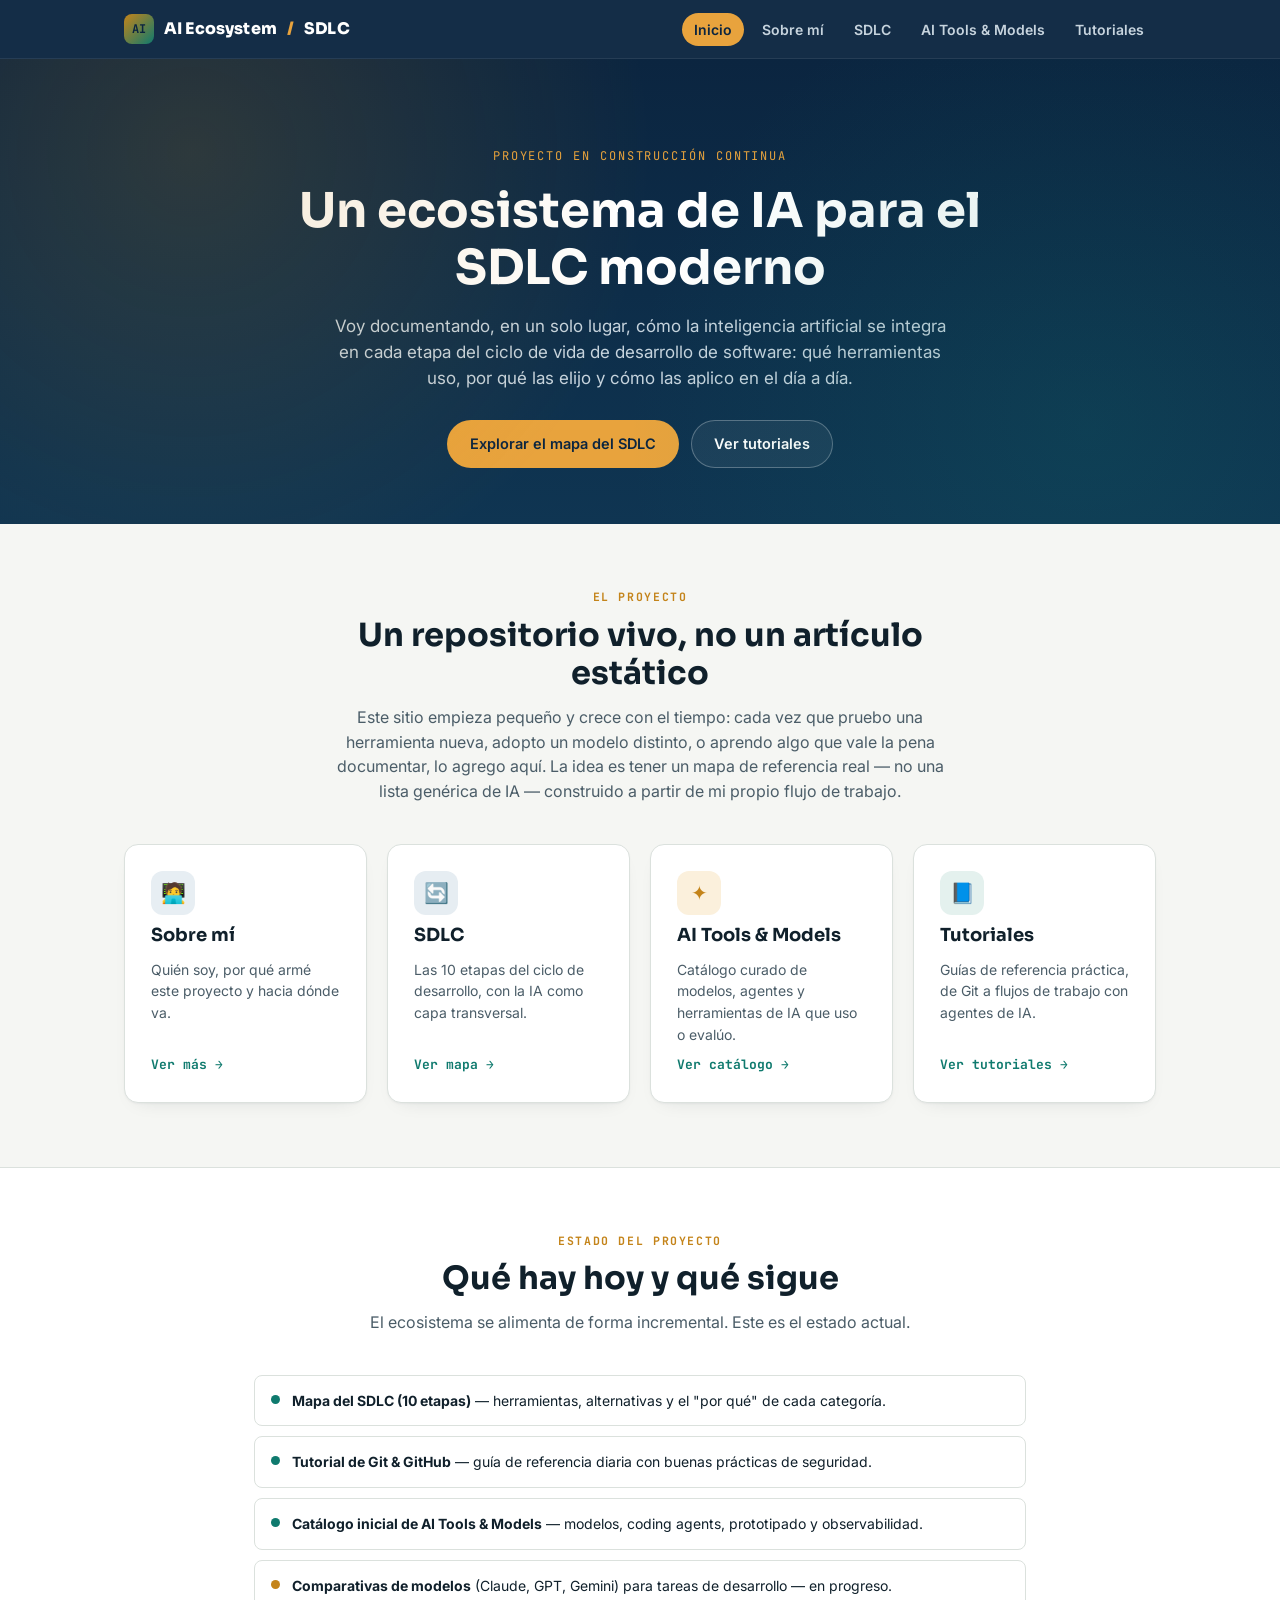
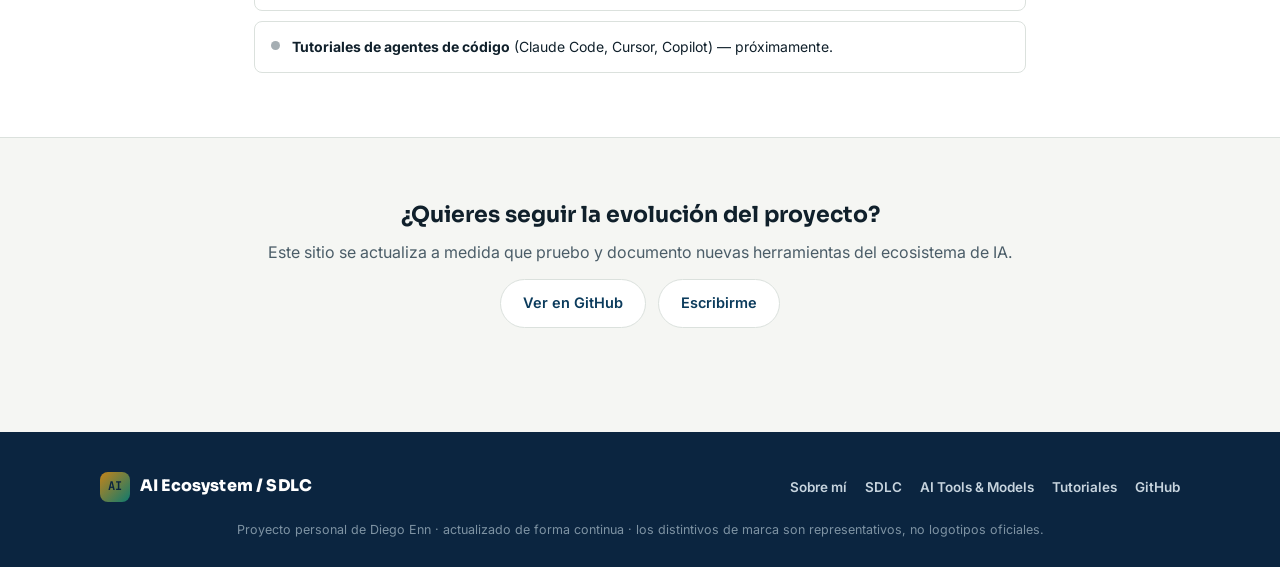
==== index.html @ b86f8734 "Add landing page for AI Ecosystem / SDLC project Static multi-page site (no build step) with landing" ====
<!DOCTYPE html>
<html lang="es">
<head>
<meta charset="UTF-8">
<meta name="viewport" content="width=device-width, initial-scale=1.0">
<title>AI Ecosystem · Un ecosistema de IA para el SDLC moderno</title>
<meta name="description" content="Un mapa vivo del ciclo de vida de desarrollo de software (SDLC) aumentado con IA: herramientas, modelos y tutoriales que voy documentando a medida que los uso.">
<link rel="icon" href="data:image/svg+xml,<svg xmlns=%22http://www.w3.org/2000/svg%22 viewBox=%220 0 100 100%22><rect width=%22100%22 height=%22100%22 rx=%2222%22 fill=%22%230B2540%22/><text x=%2250%22 y=%2266%22 font-size=%2255%22 text-anchor=%22middle%22 fill=%22%23E8A33D%22 font-family=%22sans-serif%22>AI</text></svg>">
<link rel="stylesheet" href="assets/css/style.css">
</head>
<body>
<a class="skip-link" href="#main">Saltar al contenido</a>

<header class="site-header">
  <nav class="nav">
    <a class="brand" href="index.html">
      <span class="brand-mark">AI</span>
      AI Ecosystem <span style="color:#E8A33D;">/</span> SDLC
    </a>
    <button class="nav-toggle" aria-label="Abrir menú" aria-expanded="false">☰</button>
    <ul class="nav-links">
      <li><a href="index.html" aria-current="page">Inicio</a></li>
      <li><a href="about.html">Sobre mí</a></li>
      <li><a href="sdlc.html">SDLC</a></li>
      <li><a href="tools.html">AI Tools &amp; Models</a></li>
      <li><a href="tutorials.html">Tutoriales</a></li>
    </ul>
  </nav>
</header>

<main id="main">

  <section class="hero" style="padding-top:88px;">
    <div class="hero-inner">
      <div class="eyebrow">Proyecto en construcción continua</div>
      <h1>Un ecosistema de IA para el SDLC moderno</h1>
      <p class="lead">
        Voy documentando, en un solo lugar, cómo la inteligencia artificial se integra en cada
        etapa del ciclo de vida de desarrollo de software: qué herramientas uso, por qué las elijo
        y cómo las aplico en el día a día.
      </p>
      <div class="btn-row">
        <a class="btn btn-primary" href="sdlc.html">Explorar el mapa del SDLC</a>
        <a class="btn btn-ghost" href="tutorials.html">Ver tutoriales</a>
      </div>
    </div>
  </section>

  <section>
    <div class="container">
      <div class="section-head">
        <div class="section-eyebrow">El proyecto</div>
        <h2>Un repositorio vivo, no un artículo estático</h2>
        <p>
          Este sitio empieza pequeño y crece con el tiempo: cada vez que pruebo una herramienta nueva,
          adopto un modelo distinto, o aprendo algo que vale la pena documentar, lo agrego aquí.
          La idea es tener un mapa de referencia real — no una lista genérica de IA — construido a
          partir de mi propio flujo de trabajo.
        </p>
      </div>

      <div class="grid grid-4">
        <a class="pillar-card" href="about.html">
          <div class="pillar-icon" style="background:var(--navy-bg); color:var(--navy);">🧑‍💻</div>
          <h3>Sobre mí</h3>
          <p>Quién soy, por qué armé este proyecto y hacia dónde va.</p>
          <span class="arrow">Ver más →</span>
        </a>
        <a class="pillar-card" href="sdlc.html">
          <div class="pillar-icon" style="background:var(--slateblue-bg); color:var(--slateblue);">🔄</div>
          <h3>SDLC</h3>
          <p>Las 10 etapas del ciclo de desarrollo, con la IA como capa transversal.</p>
          <span class="arrow">Ver mapa →</span>
        </a>
        <a class="pillar-card" href="tools.html">
          <div class="pillar-icon" style="background:var(--amber-bg); color:var(--amber);">✦</div>
          <h3>AI Tools &amp; Models</h3>
          <p>Catálogo curado de modelos, agentes y herramientas de IA que uso o evalúo.</p>
          <span class="arrow">Ver catálogo →</span>
        </a>
        <a class="pillar-card" href="tutorials.html">
          <div class="pillar-icon" style="background:var(--teal-bg); color:var(--teal);">📘</div>
          <h3>Tutoriales</h3>
          <p>Guías de referencia práctica, de Git a flujos de trabajo con agentes de IA.</p>
          <span class="arrow">Ver tutoriales →</span>
        </a>
      </div>
    </div>
  </section>

  <section style="background:var(--paper); border-top:1px solid var(--line); border-bottom:1px solid var(--line);">
    <div class="container-narrow">
      <div class="section-head">
        <div class="section-eyebrow">Estado del proyecto</div>
        <h2>Qué hay hoy y qué sigue</h2>
        <p>El ecosistema se alimenta de forma incremental. Este es el estado actual.</p>
      </div>
      <ul class="status-list">
        <li>
          <span class="status-dot done"></span>
          <span><b>Mapa del SDLC (10 etapas)</b> — herramientas, alternativas y el "por qué" de cada categoría.</span>
        </li>
        <li>
          <span class="status-dot done"></span>
          <span><b>Tutorial de Git &amp; GitHub</b> — guía de referencia diaria con buenas prácticas de seguridad.</span>
        </li>
        <li>
          <span class="status-dot done"></span>
          <span><b>Catálogo inicial de AI Tools &amp; Models</b> — modelos, coding agents, prototipado y observabilidad.</span>
        </li>
        <li>
          <span class="status-dot progress"></span>
          <span><b>Comparativas de modelos</b> (Claude, GPT, Gemini) para tareas de desarrollo — en progreso.</span>
        </li>
        <li>
          <span class="status-dot next"></span>
          <span><b>Tutoriales de agentes de código</b> (Claude Code, Cursor, Copilot) — próximamente.</span>
        </li>
      </ul>
    </div>
  </section>

  <section>
    <div class="container-narrow center">
      <h2 style="font-size:22px;">¿Quieres seguir la evolución del proyecto?</h2>
      <p>Este sitio se actualiza a medida que pruebo y documento nuevas herramientas del ecosistema de IA.</p>
      <div class="btn-row">
        <a class="btn btn-outline" href="https://github.com/diegoenn/aiecosystem" target="_blank" rel="noopener">Ver en GitHub</a>
        <a class="btn btn-outline" href="mailto:diegoenn@gmail.com">Escribirme</a>
      </div>
    </div>
  </section>

</main>

<footer class="site-footer">
  <div class="footer-inner">
    <div class="brand" style="color:#fff;">
      <span class="brand-mark">AI</span> AI Ecosystem / SDLC
    </div>
    <ul class="footer-links">
      <li><a href="about.html">Sobre mí</a></li>
      <li><a href="sdlc.html">SDLC</a></li>
      <li><a href="tools.html">AI Tools &amp; Models</a></li>
      <li><a href="tutorials.html">Tutoriales</a></li>
      <li><a href="https://github.com/diegoenn/aiecosystem" target="_blank" rel="noopener">GitHub</a></li>
    </ul>
  </div>
  <div class="footer-note">Proyecto personal de Diego Enn · actualizado de forma continua · los distintivos de marca son representativos, no logotipos oficiales.</div>
</footer>

<script src="assets/js/main.js"></script>
</body>
</html>
---- assets/css/style.css ----
/* ==========================================================================
   AI Ecosystem · SDLC — Design system
   ========================================================================== */
@import url('https://fonts.googleapis.com/css2?family=Sora:wght@400;600;700;800&family=Inter:wght@400;500;600&family=JetBrains+Mono:wght@400;500;700&display=swap');

:root{
  --bg:#F5F6F3;
  --paper:#FFFFFF;
  --ink:#10202B;
  --sub:#4B5D68;
  --line:#DBE1DD;

  --navy:#0B3B5C;      /* Gestión & Documentación */
  --navy-bg:#E7EEF3;
  --teal:#0F7A6E;      /* Desarrollo & Dev Tools */
  --teal-bg:#E4F1EE;
  --amber:#C4841A;     /* IA */
  --amber-bg:#FBF0DC;
  --violet:#6952A3;    /* Testing & QA */
  --violet-bg:#EEEAF6;
  --brick:#B14A3D;     /* Infra / CI-CD / Ops */
  --brick-bg:#F7E9E6;
  --slateblue:#3D6B8C; /* Diseño & Prototipado */
  --slateblue-bg:#E6EDF2;

  --radius-s:8px;
  --radius-m:14px;
  --radius-l:20px;
  --shadow-card:0 1px 2px rgba(16,32,43,0.04), 0 8px 20px -14px rgba(16,32,43,0.18);
}

*, *::before, *::after{ box-sizing:border-box; }
html{ scroll-behavior:smooth; }
body{
  margin:0;
  background:var(--bg);
  color:var(--ink);
  font-family:'Inter',sans-serif;
  font-size:16px;
  line-height:1.55;
}
img{ max-width:100%; display:block; }
a{ color:inherit; }
h1,h2,h3,h4{ font-family:'Sora',sans-serif; font-weight:700; line-height:1.2; margin:0 0 12px; }
p{ margin:0 0 14px; color:var(--sub); }
code, .mono{ font-family:'JetBrains Mono', monospace; }
.container{ max-width:1080px; margin:0 auto; padding:0 24px; }
.container-narrow{ max-width:820px; margin:0 auto; padding:0 24px; }

/* ---------- Skip link ---------- */
.skip-link{
  position:absolute; left:-999px; top:0;
  background:#fff; color:var(--ink); padding:10px 16px; z-index:200;
  border-radius:0 0 8px 0;
}
.skip-link:focus{ left:0; }

/* ---------- Nav ---------- */
.site-header{
  position:sticky; top:0; z-index:100;
  background:rgba(11,37,64,0.96);
  backdrop-filter:blur(6px);
  color:#fff;
  border-bottom:1px solid rgba(255,255,255,0.08);
}
.nav{
  max-width:1080px; margin:0 auto; padding:14px 24px;
  display:flex; align-items:center; justify-content:space-between; gap:16px;
}
.brand{
  display:flex; align-items:center; gap:10px;
  font-family:'Sora',sans-serif; font-weight:800; font-size:16px;
  color:#fff; text-decoration:none; letter-spacing:.01em;
}
.brand-mark{
  width:30px; height:30px; border-radius:8px; flex:none;
  background:linear-gradient(135deg, var(--amber), var(--teal));
  display:flex; align-items:center; justify-content:center;
  font-family:'JetBrains Mono',monospace; font-size:12px; font-weight:700; color:#0B2540;
}
.nav-links{
  display:flex; align-items:center; gap:6px; list-style:none; margin:0; padding:0;
}
.nav-links a{
  text-decoration:none; color:#C7D4DE; font-size:14px; font-weight:600;
  padding:8px 12px; border-radius:20px; transition:background .15s, color .15s;
  white-space:nowrap;
}
.nav-links a:hover{ background:rgba(255,255,255,0.08); color:#fff; }
.nav-links a[aria-current="page"]{ background:#E8A33D; color:#0B2540; }
.nav-toggle{
  display:none; background:none; border:1px solid rgba(255,255,255,0.25);
  border-radius:8px; width:40px; height:36px; color:#fff; font-size:18px; cursor:pointer;
}

@media(max-width:820px){
  .nav-toggle{ display:block; }
  .nav-links{
    position:absolute; top:100%; left:0; right:0;
    background:#0B2540; flex-direction:column; align-items:stretch;
    padding:8px 16px 16px; gap:2px;
    max-height:0; overflow:hidden; border-bottom:1px solid rgba(255,255,255,0.08);
  }
  .nav-links.open{ max-height:400px; padding-top:12px; }
  .nav-links a{ padding:12px 10px; border-radius:8px; }
}

/* ---------- Hero ---------- */
.hero{
  background:linear-gradient(180deg,#0B2540 0%, #0F3552 100%);
  color:#fff;
  padding:72px 24px 56px;
  text-align:center;
  position:relative;
  overflow:hidden;
}
.hero::after{
  content:"";
  position:absolute; inset:0;
  background:
    radial-gradient(circle at 15% 20%, rgba(196,132,26,0.18), transparent 40%),
    radial-gradient(circle at 85% 80%, rgba(15,122,110,0.18), transparent 40%);
  pointer-events:none;
}
.hero-inner{ position:relative; max-width:760px; margin:0 auto; }
.eyebrow{
  font-family:'JetBrains Mono', monospace;
  font-size:12px; letter-spacing:.16em; text-transform:uppercase;
  color:#E8A33D; margin-bottom:16px;
}
.hero h1{
  font-size:clamp(30px,4.4vw,48px);
  margin-bottom:16px;
  color:#fff;
}
.hero .lead{
  font-size:17px; color:#C7D4DE; max-width:620px; margin:0 auto 28px;
}
.hero.hero-sm{ padding:52px 24px 40px; }
.hero.hero-sm h1{ font-size:clamp(26px,3.6vw,38px); }

/* ---------- Buttons ---------- */
.btn-row{ display:flex; flex-wrap:wrap; gap:12px; justify-content:center; }
.btn{
  display:inline-flex; align-items:center; gap:8px;
  font-family:'Inter',sans-serif; font-weight:600; font-size:14.5px;
  padding:12px 22px; border-radius:30px; text-decoration:none;
  border:1px solid transparent; cursor:pointer; transition:transform .12s, box-shadow .12s;
}
.btn:hover{ transform:translateY(-1px); }
.btn-primary{ background:#E8A33D; color:#0B2540; }
.btn-primary:hover{ box-shadow:0 8px 20px -8px rgba(232,163,61,0.6); }
.btn-ghost{ background:rgba(255,255,255,0.06); color:#fff; border-color:rgba(255,255,255,0.28); }
.btn-ghost:hover{ background:rgba(255,255,255,0.14); }
.btn-outline{ background:#fff; color:var(--navy); border-color:var(--line); }
.btn-outline:hover{ border-color:var(--navy); }

/* ---------- Sections ---------- */
section{ padding:64px 0; }
.section-head{ text-align:center; max-width:640px; margin:0 auto 40px; }
.section-eyebrow{
  font-family:'JetBrains Mono',monospace; font-size:11.5px; letter-spacing:.14em;
  text-transform:uppercase; color:var(--amber); font-weight:700; margin-bottom:10px;
}
.section-head h2{ font-size:clamp(24px,3vw,32px); }
.section-head p{ margin:0; }

/* ---------- Cards / grid ---------- */
.card{
  background:var(--paper); border:1px solid var(--line); border-radius:var(--radius-m);
  padding:24px; box-shadow:var(--shadow-card);
}
.grid{ display:grid; gap:20px; }
.grid-2{ grid-template-columns:repeat(2,1fr); }
.grid-3{ grid-template-columns:repeat(3,1fr); }
.grid-4{ grid-template-columns:repeat(4,1fr); }
@media(max-width:900px){ .grid-3, .grid-4{ grid-template-columns:repeat(2,1fr); } }
@media(max-width:600px){ .grid-2, .grid-3, .grid-4{ grid-template-columns:1fr; } }

.pillar-card{
  background:var(--paper); border:1px solid var(--line); border-radius:var(--radius-m);
  padding:26px; text-decoration:none; color:var(--ink); display:flex; flex-direction:column; gap:10px;
  box-shadow:var(--shadow-card); transition:transform .15s, box-shadow .15s;
}
.pillar-card:hover{ transform:translateY(-3px); box-shadow:0 14px 30px -18px rgba(16,32,43,0.35); }
.pillar-icon{
  width:44px; height:44px; border-radius:12px; display:flex; align-items:center; justify-content:center;
  font-size:20px; flex:none;
}
.pillar-card h3{ font-size:18px; margin-bottom:2px; }
.pillar-card p{ font-size:14px; margin:0; }
.pillar-card .arrow{ margin-top:auto; font-family:'JetBrains Mono',monospace; font-size:13px; font-weight:700; color:var(--teal); }

/* ---------- Badges / chips (shared with SDLC + tools pages) ---------- */
.chip{
  display:inline-flex; align-items:center; gap:7px;
  background:#F7F8F6; border:1px solid var(--line); border-radius:20px;
  padding:5px 12px 5px 5px; font-size:12.5px; font-weight:600; color:var(--ink);
}
.badge{
  width:24px; height:24px; border-radius:7px; display:flex; align-items:center; justify-content:center;
  font-family:'JetBrains Mono', monospace; font-size:9.5px; font-weight:700; color:#fff; flex:none;
}
.chip.ai{ box-shadow:inset 0 0 0 1.5px var(--amber); }
.ai-spark{ font-size:11px; margin-left:2px; color:var(--amber); }

.badge.pm{ background:var(--navy); } .tag.pm{ background:var(--navy-bg); color:var(--navy); }
.badge.dev{ background:var(--teal); } .tag.dev{ background:var(--teal-bg); color:var(--teal); }
.badge.ai{ background:var(--amber); } .tag.ai{ background:var(--amber-bg); color:var(--amber); }
.badge.qa{ background:var(--violet); } .tag.qa{ background:var(--violet-bg); color:var(--violet); }
.badge.infra{ background:var(--brick); } .tag.infra{ background:var(--brick-bg); color:var(--brick); }
.badge.design{ background:var(--slateblue); } .tag.design{ background:var(--slateblue-bg); color:var(--slateblue); }

.tag{
  font-family:'JetBrains Mono', monospace; font-size:11px; font-weight:700; text-transform:uppercase;
  letter-spacing:.04em; padding:3px 9px; border-radius:20px; display:inline-block;
}

/* ---------- Roadmap / status list ---------- */
.status-list{ list-style:none; margin:0; padding:0; display:flex; flex-direction:column; gap:10px; }
.status-list li{
  display:flex; align-items:flex-start; gap:12px;
  background:var(--paper); border:1px solid var(--line); border-radius:var(--radius-s);
  padding:14px 16px; font-size:14px;
}
.status-dot{ width:9px; height:9px; border-radius:50%; margin-top:5px; flex:none; }
.status-dot.done{ background:var(--teal); }
.status-dot.progress{ background:var(--amber); }
.status-dot.next{ background:var(--sub); opacity:.5; }
.status-list b{ color:var(--ink); }

/* ---------- Footer ---------- */
.site-footer{
  background:#0B2540; color:#C7D4DE; padding:40px 24px 28px; margin-top:40px;
}
.footer-inner{
  max-width:1080px; margin:0 auto; display:flex; flex-wrap:wrap; justify-content:space-between;
  gap:24px; align-items:center;
}
.footer-links{ display:flex; gap:18px; flex-wrap:wrap; list-style:none; margin:0; padding:0; }
.footer-links a{ color:#C7D4DE; text-decoration:none; font-size:13.5px; font-weight:600; }
.footer-links a:hover{ color:#fff; }
.footer-note{ font-size:12.5px; color:#7E93A3; margin-top:18px; text-align:center; }

/* ---------- Coming soon ---------- */
.soon-card{ opacity:.6; position:relative; }
.soon-badge{
  position:absolute; top:16px; right:16px;
  font-family:'JetBrains Mono',monospace; font-size:10.5px; font-weight:700; text-transform:uppercase;
  background:var(--line); color:var(--sub); padding:3px 9px; border-radius:20px;
}

/* ---------- Tutorial content ---------- */
.tutorial-header{ text-align:left; margin-bottom:8px; }
.meta-row{ display:flex; gap:10px; flex-wrap:wrap; margin-bottom:18px; }
.toc{
  background:var(--paper); border:1px solid var(--line); border-radius:var(--radius-m);
  padding:20px 24px; margin:28px 0;
}
.toc h2{ font-size:14px; text-transform:uppercase; letter-spacing:.06em; font-family:'JetBrains Mono',monospace; color:var(--sub); margin-bottom:10px; }
.toc ol{ margin:0; padding-left:20px; columns:2; column-gap:24px; font-size:14px; }
.toc a{ text-decoration:none; color:var(--navy); }
.toc a:hover{ text-decoration:underline; }
@media(max-width:640px){ .toc ol{ columns:1; } }

.tut-section{ margin:44px 0; }
.tut-section h2{
  font-size:22px; display:flex; align-items:center; gap:10px; scroll-margin-top:90px;
}
.tut-section h2 .num{
  width:32px; height:32px; border-radius:50%; background:var(--navy); color:#fff;
  display:flex; align-items:center; justify-content:center; font-size:14px; flex:none;
}
.tut-section h3{ font-size:16px; margin-top:22px; color:var(--ink); }

pre{
  background:#0F2131; color:#E4ECF2; border-radius:var(--radius-s);
  padding:16px 18px; overflow-x:auto; font-size:13px; line-height:1.6; margin:14px 0;
}
pre code{ font-family:'JetBrains Mono',monospace; background:none; padding:0; }
p > code, li > code{
  background:#EEF1EF; border:1px solid var(--line); border-radius:5px; padding:1px 6px;
  font-size:.9em; font-family:'JetBrains Mono',monospace;
}

.callout{
  display:flex; gap:12px; align-items:flex-start;
  border-radius:var(--radius-s); padding:14px 16px; margin:16px 0; font-size:14px;
}
.callout-icon{ font-size:16px; flex:none; margin-top:1px; }
.callout.good{ background:#F5FAF8; border:1px dashed #BFDCD4; color:#1D5B4E; }
.callout.good b{ color:#0F4A3E; }
.callout.warn{ background:#FBF0DC; border:1px dashed #E8C486; color:#7A5410; }
.callout.warn b{ color:#5C3E09; }
.callout ul{ margin:6px 0 0 18px; padding:0; }

table.ref-table{ width:100%; border-collapse:collapse; margin:16px 0; font-size:13.5px; }
table.ref-table th, table.ref-table td{
  border:1px solid var(--line); padding:10px 12px; text-align:left; vertical-align:top;
}
table.ref-table th{ background:#F7F8F6; font-family:'Sora',sans-serif; font-size:12.5px; }
table.ref-table code{ font-size:.88em; }

.tut-nav{
  display:flex; justify-content:space-between; gap:16px; margin-top:48px;
  padding-top:24px; border-top:1px solid var(--line);
}
.tut-nav a{ text-decoration:none; font-weight:600; font-size:14px; color:var(--navy); }

/* ---------- Utility ---------- */
.center{ text-align:center; }
.mt-0{ margin-top:0; }
.text-sm{ font-size:13.5px; }
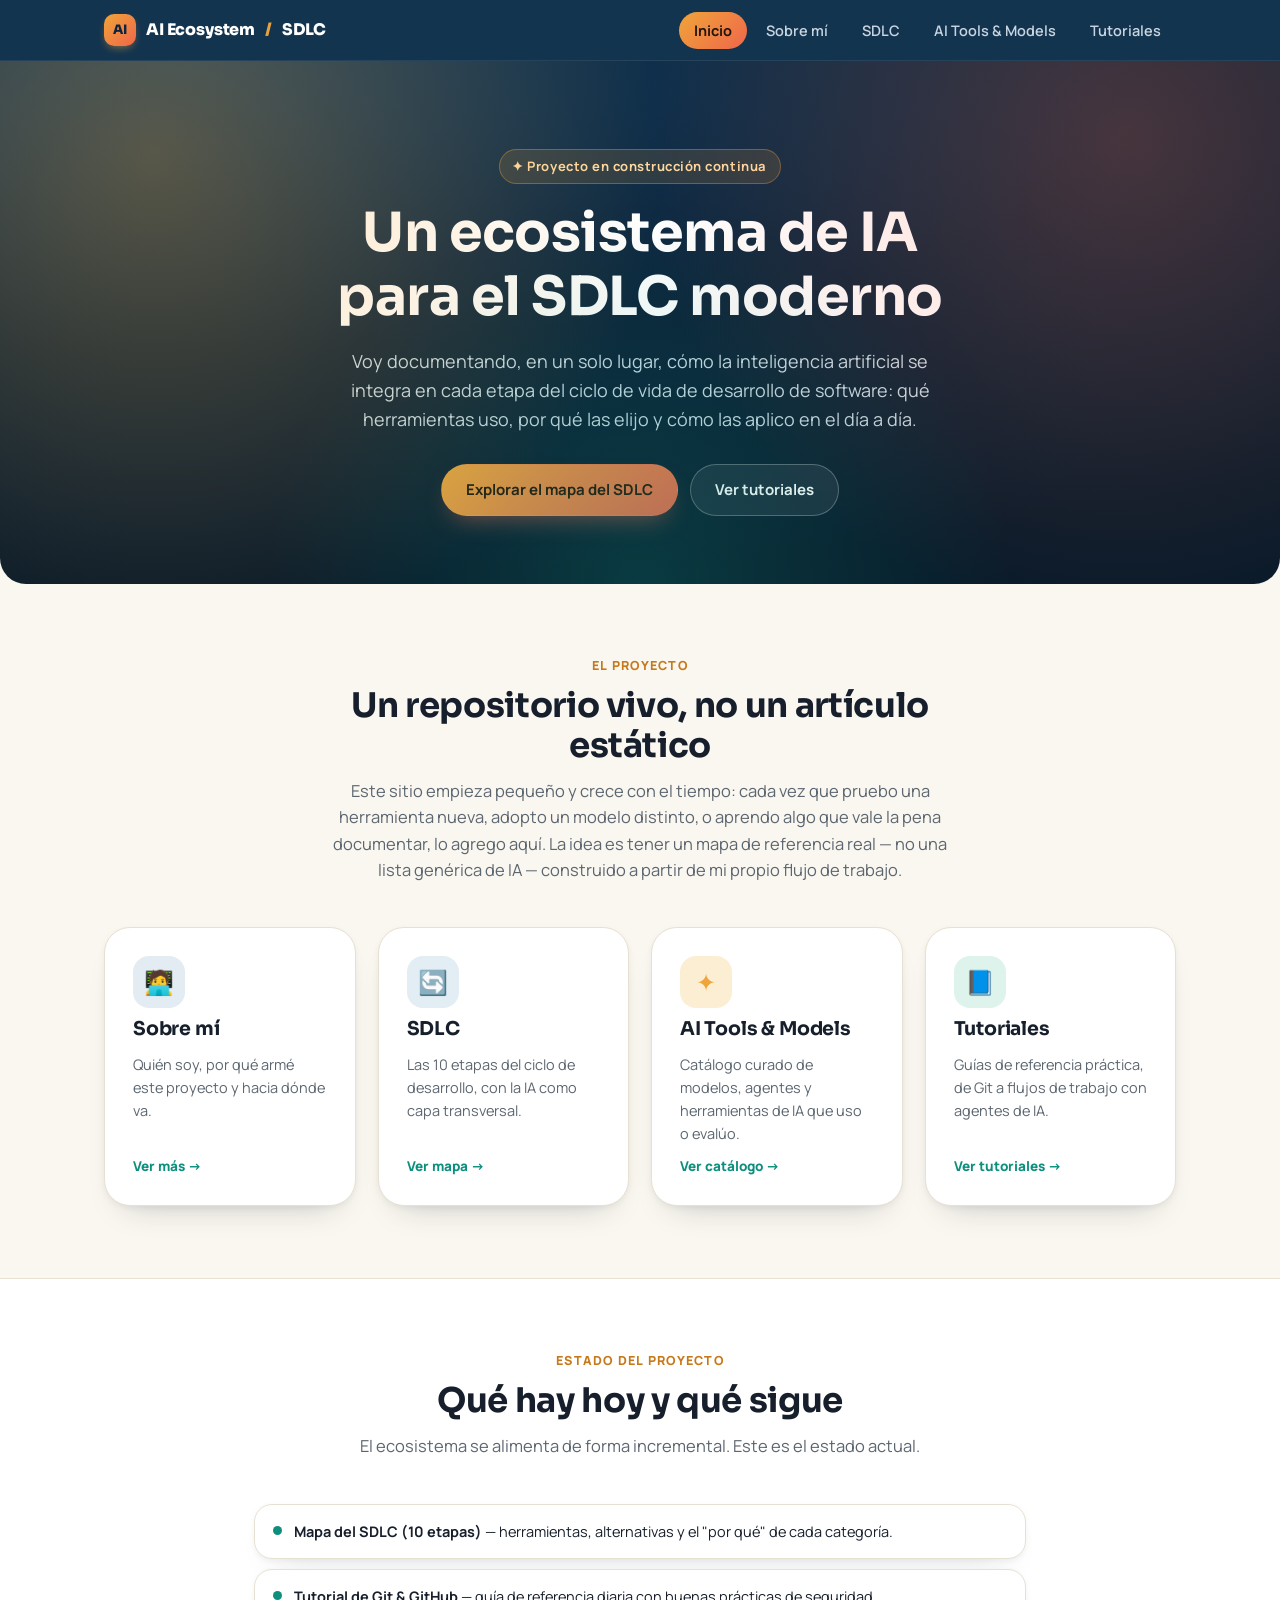
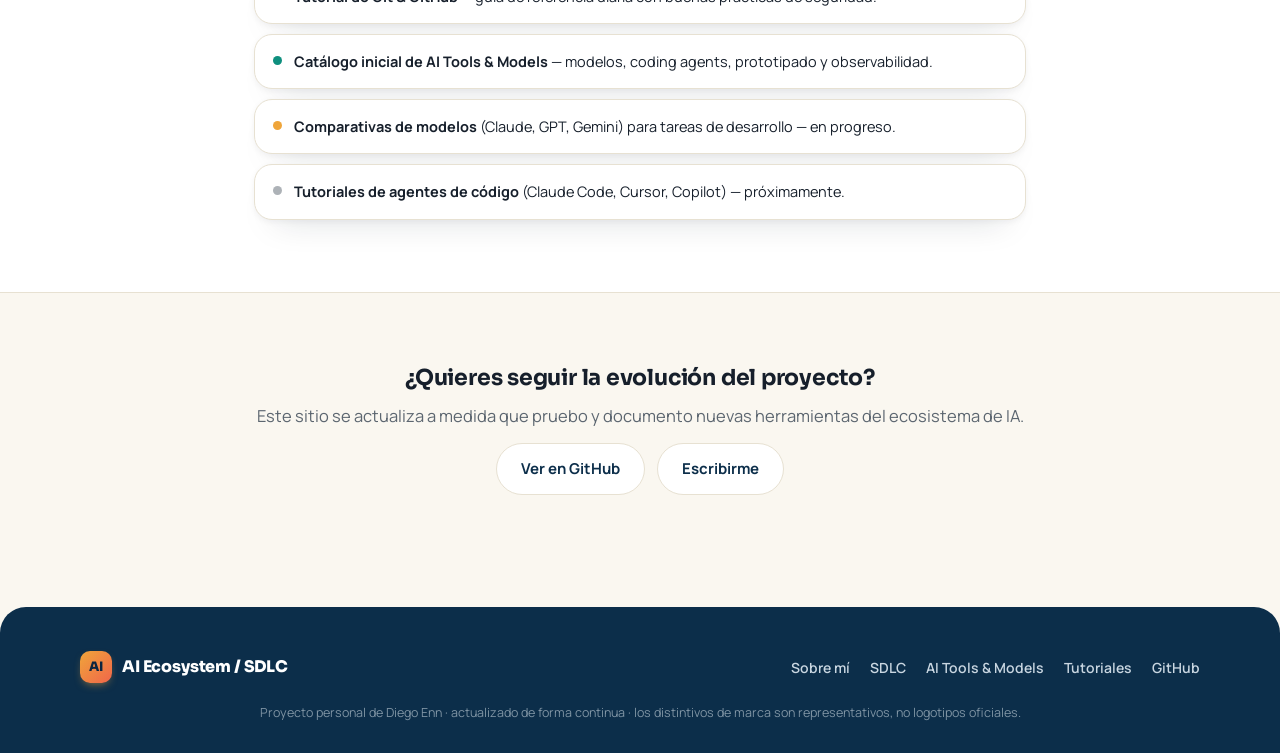
==== commit 8eeeabdb: "Redesign site with a warmer commercial look and SDLC journey map Rework the color palette, typograph" ====
--- a/index.html
+++ b/index.html
@@ -32,7 +32,7 @@
 
   <section class="hero" style="padding-top:88px;">
     <div class="hero-inner">
-      <div class="eyebrow">Proyecto en construcción continua</div>
+      <div class="eyebrow">✦ Proyecto en construcción continua</div>
       <h1>Un ecosistema de IA para el SDLC moderno</h1>
       <p class="lead">
         Voy documentando, en un solo lugar, cómo la inteligencia artificial se integra en cada
--- a/assets/css/style.css
+++ b/assets/css/style.css
@@ -1,32 +1,37 @@
 /* ==========================================================================
-   AI Ecosystem · SDLC — Design system
+   AI Ecosystem · SDLC — Design system v2
+   Warmer, more commercial visual language over the same brand meaning.
    ========================================================================== */
-@import url('https://fonts.googleapis.com/css2?family=Sora:wght@400;600;700;800&family=Inter:wght@400;500;600&family=JetBrains+Mono:wght@400;500;700&display=swap');
+@import url('https://fonts.googleapis.com/css2?family=Sora:wght@600;700;800&family=Manrope:wght@400;500;600;700;800&family=JetBrains+Mono:wght@400;500;700&display=swap');
 
 :root{
-  --bg:#F5F6F3;
+  --bg:#FAF7F0;
+  --bg-soft:#F1ECDF;
   --paper:#FFFFFF;
-  --ink:#10202B;
-  --sub:#4B5D68;
-  --line:#DBE1DD;
-
-  --navy:#0B3B5C;      /* Gestión & Documentación */
-  --navy-bg:#E7EEF3;
-  --teal:#0F7A6E;      /* Desarrollo & Dev Tools */
-  --teal-bg:#E4F1EE;
-  --amber:#C4841A;     /* IA */
-  --amber-bg:#FBF0DC;
-  --violet:#6952A3;    /* Testing & QA */
-  --violet-bg:#EEEAF6;
-  --brick:#B14A3D;     /* Infra / CI-CD / Ops */
-  --brick-bg:#F7E9E6;
-  --slateblue:#3D6B8C; /* Diseño & Prototipado */
-  --slateblue-bg:#E6EDF2;
-
-  --radius-s:8px;
-  --radius-m:14px;
-  --radius-l:20px;
-  --shadow-card:0 1px 2px rgba(16,32,43,0.04), 0 8px 20px -14px rgba(16,32,43,0.18);
+  --ink:#161F2B;
+  --sub:#5C6670;
+  --line:#E7E1D2;
+
+  --navy:#0C2E4A;      /* Gestión & Documentación */
+  --navy-bg:#E3ECF3;
+  --teal:#0E8F7E;      /* Desarrollo & Dev Tools */
+  --teal-bg:#DEF3EC;
+  --amber:#EFA53A;     /* IA */
+  --amber-deep:#C6791A;
+  --amber-bg:#FCEED3;
+  --violet:#7657E8;    /* Testing & QA */
+  --violet-bg:#EEE8FD;
+  --coral:#F0664A;     /* Infra / CI-CD / Ops */
+  --coral-bg:#FCE3DC;
+  --slateblue:#3E6E90; /* Diseño & Prototipado */
+  --slateblue-bg:#E2EDF4;
+
+  --radius-s:10px;
+  --radius-m:18px;
+  --radius-l:26px;
+  --radius-pill:999px;
+  --shadow-card:0 2px 6px rgba(16,28,38,0.05), 0 18px 34px -22px rgba(16,28,38,0.28);
+  --shadow-lift:0 28px 48px -22px rgba(16,28,38,0.34);
 }
 
 *, *::before, *::after{ box-sizing:border-box; }
@@ -35,16 +40,16 @@
   margin:0;
   background:var(--bg);
   color:var(--ink);
-  font-family:'Inter',sans-serif;
-  font-size:16px;
-  line-height:1.55;
+  font-family:'Manrope',sans-serif;
+  font-size:16.5px;
+  line-height:1.6;
 }
 img{ max-width:100%; display:block; }
 a{ color:inherit; }
-h1,h2,h3,h4{ font-family:'Sora',sans-serif; font-weight:700; line-height:1.2; margin:0 0 12px; }
+h1,h2,h3,h4{ font-family:'Sora',sans-serif; font-weight:700; line-height:1.18; margin:0 0 12px; letter-spacing:-0.01em; }
 p{ margin:0 0 14px; color:var(--sub); }
 code, .mono{ font-family:'JetBrains Mono', monospace; }
-.container{ max-width:1080px; margin:0 auto; padding:0 24px; }
+.container{ max-width:1120px; margin:0 auto; padding:0 24px; }
 .container-narrow{ max-width:820px; margin:0 auto; padding:0 24px; }
 
 /* ---------- Skip link ---------- */
@@ -58,36 +63,39 @@
 /* ---------- Nav ---------- */
 .site-header{
   position:sticky; top:0; z-index:100;
-  background:rgba(11,37,64,0.96);
-  backdrop-filter:blur(6px);
+  background:rgba(12,46,74,0.97);
+  backdrop-filter:blur(8px);
   color:#fff;
   border-bottom:1px solid rgba(255,255,255,0.08);
 }
 .nav{
-  max-width:1080px; margin:0 auto; padding:14px 24px;
+  max-width:1120px; margin:0 auto; padding:14px 24px;
   display:flex; align-items:center; justify-content:space-between; gap:16px;
 }
 .brand{
   display:flex; align-items:center; gap:10px;
   font-family:'Sora',sans-serif; font-weight:800; font-size:16px;
-  color:#fff; text-decoration:none; letter-spacing:.01em;
+  color:#fff; text-decoration:none; letter-spacing:-0.01em;
 }
 .brand-mark{
-  width:30px; height:30px; border-radius:8px; flex:none;
-  background:linear-gradient(135deg, var(--amber), var(--teal));
+  width:32px; height:32px; border-radius:10px; flex:none;
+  background:linear-gradient(135deg, var(--amber), var(--coral));
   display:flex; align-items:center; justify-content:center;
-  font-family:'JetBrains Mono',monospace; font-size:12px; font-weight:700; color:#0B2540;
+  font-family:'Sora',sans-serif; font-size:13px; font-weight:800; color:#0B2540;
+  box-shadow:0 4px 10px -4px rgba(239,165,58,0.7);
 }
 .nav-links{
-  display:flex; align-items:center; gap:6px; list-style:none; margin:0; padding:0;
+  display:flex; align-items:center; gap:4px; list-style:none; margin:0; padding:0;
 }
 .nav-links a{
-  text-decoration:none; color:#C7D4DE; font-size:14px; font-weight:600;
-  padding:8px 12px; border-radius:20px; transition:background .15s, color .15s;
+  text-decoration:none; color:#C9D6E1; font-size:14.5px; font-weight:600;
+  padding:9px 15px; border-radius:var(--radius-pill); transition:background .15s, color .15s;
   white-space:nowrap;
 }
-.nav-links a:hover{ background:rgba(255,255,255,0.08); color:#fff; }
-.nav-links a[aria-current="page"]{ background:#E8A33D; color:#0B2540; }
+.nav-links a:hover{ background:rgba(255,255,255,0.09); color:#fff; }
+.nav-links a[aria-current="page"]{
+  background:linear-gradient(135deg, var(--amber), var(--coral)); color:#20140B; font-weight:700;
+}
 .nav-toggle{
   display:none; background:none; border:1px solid rgba(255,255,255,0.25);
   border-radius:8px; width:40px; height:36px; color:#fff; font-size:18px; cursor:pointer;
@@ -97,80 +105,87 @@
   .nav-toggle{ display:block; }
   .nav-links{
     position:absolute; top:100%; left:0; right:0;
-    background:#0B2540; flex-direction:column; align-items:stretch;
-    padding:8px 16px 16px; gap:2px;
+    background:#0C2E4A; flex-direction:column; align-items:stretch;
+    padding:0 16px; gap:2px;
     max-height:0; overflow:hidden; border-bottom:1px solid rgba(255,255,255,0.08);
+    transition:max-height .2s ease, padding .2s ease;
   }
-  .nav-links.open{ max-height:400px; padding-top:12px; }
+  .nav-links.open{ max-height:400px; padding:12px 16px 16px; }
   .nav-links a{ padding:12px 10px; border-radius:8px; }
 }
 
 /* ---------- Hero ---------- */
 .hero{
-  background:linear-gradient(180deg,#0B2540 0%, #0F3552 100%);
+  background:radial-gradient(140% 100% at 15% 0%, #123A5C 0%, #0B2338 55%, #081A2A 100%);
   color:#fff;
-  padding:72px 24px 56px;
+  padding:76px 24px 68px;
   text-align:center;
   position:relative;
   overflow:hidden;
+  border-radius:0 0 var(--radius-l) var(--radius-l);
 }
 .hero::after{
   content:"";
   position:absolute; inset:0;
   background:
-    radial-gradient(circle at 15% 20%, rgba(196,132,26,0.18), transparent 40%),
-    radial-gradient(circle at 85% 80%, rgba(15,122,110,0.18), transparent 40%);
+    radial-gradient(circle at 12% 18%, rgba(239,165,58,0.32), transparent 42%),
+    radial-gradient(circle at 88% 15%, rgba(240,102,74,0.26), transparent 40%),
+    radial-gradient(circle at 50% 100%, rgba(14,143,126,0.28), transparent 45%);
   pointer-events:none;
 }
 .hero-inner{ position:relative; max-width:760px; margin:0 auto; }
 .eyebrow{
-  font-family:'JetBrains Mono', monospace;
-  font-size:12px; letter-spacing:.16em; text-transform:uppercase;
-  color:#E8A33D; margin-bottom:16px;
+  display:inline-flex; align-items:center; gap:8px;
+  font-family:'Manrope',sans-serif; font-weight:700;
+  font-size:13px; letter-spacing:.04em;
+  color:#FFD9A0; margin-bottom:18px;
+  background:rgba(239,165,58,0.14); border:1px solid rgba(239,165,58,0.35);
+  padding:6px 14px 6px 12px; border-radius:var(--radius-pill);
 }
 .hero h1{
-  font-size:clamp(30px,4.4vw,48px);
-  margin-bottom:16px;
+  font-size:clamp(32px,5vw,54px);
+  margin-bottom:18px;
   color:#fff;
+  text-wrap:balance;
 }
 .hero .lead{
-  font-size:17px; color:#C7D4DE; max-width:620px; margin:0 auto 28px;
-}
-.hero.hero-sm{ padding:52px 24px 40px; }
-.hero.hero-sm h1{ font-size:clamp(26px,3.6vw,38px); }
+  font-size:18px; color:#CBDAE5; max-width:600px; margin:0 auto 30px;
+}
+.hero.hero-sm{ padding:56px 24px 44px; }
+.hero.hero-sm h1{ font-size:clamp(28px,3.8vw,40px); }
 
 /* ---------- Buttons ---------- */
 .btn-row{ display:flex; flex-wrap:wrap; gap:12px; justify-content:center; }
 .btn{
   display:inline-flex; align-items:center; gap:8px;
-  font-family:'Inter',sans-serif; font-weight:600; font-size:14.5px;
-  padding:12px 22px; border-radius:30px; text-decoration:none;
-  border:1px solid transparent; cursor:pointer; transition:transform .12s, box-shadow .12s;
-}
-.btn:hover{ transform:translateY(-1px); }
-.btn-primary{ background:#E8A33D; color:#0B2540; }
-.btn-primary:hover{ box-shadow:0 8px 20px -8px rgba(232,163,61,0.6); }
-.btn-ghost{ background:rgba(255,255,255,0.06); color:#fff; border-color:rgba(255,255,255,0.28); }
-.btn-ghost:hover{ background:rgba(255,255,255,0.14); }
+  font-family:'Manrope',sans-serif; font-weight:700; font-size:15px;
+  padding:13px 24px; border-radius:var(--radius-pill); text-decoration:none;
+  border:1px solid transparent; cursor:pointer; transition:transform .15s, box-shadow .15s;
+}
+.btn:hover{ transform:translateY(-2px); }
+.btn-primary{ background:linear-gradient(135deg, var(--amber), var(--coral)); color:#241206; box-shadow:0 12px 24px -10px rgba(240,102,74,0.55); }
+.btn-primary:hover{ box-shadow:0 16px 30px -10px rgba(240,102,74,0.65); }
+.btn-ghost{ background:rgba(255,255,255,0.08); color:#fff; border-color:rgba(255,255,255,0.28); }
+.btn-ghost:hover{ background:rgba(255,255,255,0.16); }
 .btn-outline{ background:#fff; color:var(--navy); border-color:var(--line); }
-.btn-outline:hover{ border-color:var(--navy); }
+.btn-outline:hover{ border-color:var(--navy); box-shadow:0 10px 20px -14px rgba(16,28,38,0.4); }
 
 /* ---------- Sections ---------- */
-section{ padding:64px 0; }
-.section-head{ text-align:center; max-width:640px; margin:0 auto 40px; }
+section{ padding:72px 0; }
+.section-head{ text-align:center; max-width:640px; margin:0 auto 44px; }
 .section-eyebrow{
-  font-family:'JetBrains Mono',monospace; font-size:11.5px; letter-spacing:.14em;
-  text-transform:uppercase; color:var(--amber); font-weight:700; margin-bottom:10px;
-}
-.section-head h2{ font-size:clamp(24px,3vw,32px); }
+  font-family:'Manrope',sans-serif; font-size:12.5px; letter-spacing:.1em;
+  text-transform:uppercase; color:var(--amber-deep); font-weight:800; margin-bottom:10px;
+}
+.section-head h2{ font-size:clamp(26px,3.2vw,34px); }
 .section-head p{ margin:0; }
 
 /* ---------- Cards / grid ---------- */
 .card{
   background:var(--paper); border:1px solid var(--line); border-radius:var(--radius-m);
-  padding:24px; box-shadow:var(--shadow-card);
-}
-.grid{ display:grid; gap:20px; }
+  padding:26px; box-shadow:var(--shadow-card);
+}
+.grid{ display:grid; gap:22px; }
 .grid-2{ grid-template-columns:repeat(2,1fr); }
 .grid-3{ grid-template-columns:repeat(3,1fr); }
 .grid-4{ grid-template-columns:repeat(4,1fr); }
@@ -178,52 +193,53 @@
 @media(max-width:600px){ .grid-2, .grid-3, .grid-4{ grid-template-columns:1fr; } }
 
 .pillar-card{
-  background:var(--paper); border:1px solid var(--line); border-radius:var(--radius-m);
-  padding:26px; text-decoration:none; color:var(--ink); display:flex; flex-direction:column; gap:10px;
-  box-shadow:var(--shadow-card); transition:transform .15s, box-shadow .15s;
-}
-.pillar-card:hover{ transform:translateY(-3px); box-shadow:0 14px 30px -18px rgba(16,32,43,0.35); }
+  background:var(--paper); border:1px solid var(--line); border-radius:var(--radius-l);
+  padding:28px; text-decoration:none; color:var(--ink); display:flex; flex-direction:column; gap:10px;
+  box-shadow:var(--shadow-card); transition:transform .18s, box-shadow .18s, border-color .18s;
+}
+.pillar-card:hover{ transform:translateY(-5px); box-shadow:var(--shadow-lift); border-color:transparent; }
 .pillar-icon{
-  width:44px; height:44px; border-radius:12px; display:flex; align-items:center; justify-content:center;
-  font-size:20px; flex:none;
-}
-.pillar-card h3{ font-size:18px; margin-bottom:2px; }
-.pillar-card p{ font-size:14px; margin:0; }
-.pillar-card .arrow{ margin-top:auto; font-family:'JetBrains Mono',monospace; font-size:13px; font-weight:700; color:var(--teal); }
+  width:52px; height:52px; border-radius:16px; display:flex; align-items:center; justify-content:center;
+  font-size:24px; flex:none;
+}
+.pillar-card h3{ font-size:19px; margin-bottom:2px; }
+.pillar-card p{ font-size:14.5px; margin:0; }
+.pillar-card .arrow{ margin-top:auto; font-family:'Manrope',sans-serif; font-size:13.5px; font-weight:800; color:var(--teal); }
 
 /* ---------- Badges / chips (shared with SDLC + tools pages) ---------- */
 .chip{
   display:inline-flex; align-items:center; gap:7px;
-  background:#F7F8F6; border:1px solid var(--line); border-radius:20px;
-  padding:5px 12px 5px 5px; font-size:12.5px; font-weight:600; color:var(--ink);
+  background:#FFFFFF; border:1px solid var(--line); border-radius:var(--radius-pill);
+  padding:5px 13px 5px 5px; font-size:13px; font-weight:700; color:var(--ink);
+  box-shadow:0 1px 2px rgba(16,28,38,0.03);
 }
 .badge{
-  width:24px; height:24px; border-radius:7px; display:flex; align-items:center; justify-content:center;
-  font-family:'JetBrains Mono', monospace; font-size:9.5px; font-weight:700; color:#fff; flex:none;
-}
-.chip.ai{ box-shadow:inset 0 0 0 1.5px var(--amber); }
-.ai-spark{ font-size:11px; margin-left:2px; color:var(--amber); }
-
-.badge.pm{ background:var(--navy); } .tag.pm{ background:var(--navy-bg); color:var(--navy); }
-.badge.dev{ background:var(--teal); } .tag.dev{ background:var(--teal-bg); color:var(--teal); }
-.badge.ai{ background:var(--amber); } .tag.ai{ background:var(--amber-bg); color:var(--amber); }
-.badge.qa{ background:var(--violet); } .tag.qa{ background:var(--violet-bg); color:var(--violet); }
-.badge.infra{ background:var(--brick); } .tag.infra{ background:var(--brick-bg); color:var(--brick); }
-.badge.design{ background:var(--slateblue); } .tag.design{ background:var(--slateblue-bg); color:var(--slateblue); }
+  width:26px; height:26px; border-radius:9px; display:flex; align-items:center; justify-content:center;
+  font-family:'Sora', sans-serif; font-size:10px; font-weight:800; flex:none;
+}
+.chip.ai{ box-shadow:inset 0 0 0 1.5px var(--amber), 0 1px 2px rgba(16,28,38,0.03); }
+.ai-spark{ font-size:11px; margin-left:2px; color:var(--amber-deep); }
+
+.badge.pm{ background:var(--navy-bg); color:var(--navy); } .tag.pm{ background:var(--navy-bg); color:var(--navy); }
+.badge.dev{ background:var(--teal-bg); color:var(--teal); } .tag.dev{ background:var(--teal-bg); color:var(--teal); }
+.badge.ai{ background:var(--amber-bg); color:var(--amber-deep); } .tag.ai{ background:var(--amber-bg); color:var(--amber-deep); }
+.badge.qa{ background:var(--violet-bg); color:var(--violet); } .tag.qa{ background:var(--violet-bg); color:var(--violet); }
+.badge.infra{ background:var(--coral-bg); color:var(--coral); } .tag.infra{ background:var(--coral-bg); color:var(--coral); }
+.badge.design{ background:var(--slateblue-bg); color:var(--slateblue); } .tag.design{ background:var(--slateblue-bg); color:var(--slateblue); }
 
 .tag{
-  font-family:'JetBrains Mono', monospace; font-size:11px; font-weight:700; text-transform:uppercase;
-  letter-spacing:.04em; padding:3px 9px; border-radius:20px; display:inline-block;
+  font-family:'Manrope', sans-serif; font-size:11.5px; font-weight:800; text-transform:uppercase;
+  letter-spacing:.03em; padding:4px 11px; border-radius:var(--radius-pill); display:inline-block;
 }
 
 /* ---------- Roadmap / status list ---------- */
 .status-list{ list-style:none; margin:0; padding:0; display:flex; flex-direction:column; gap:10px; }
 .status-list li{
   display:flex; align-items:flex-start; gap:12px;
-  background:var(--paper); border:1px solid var(--line); border-radius:var(--radius-s);
-  padding:14px 16px; font-size:14px;
-}
-.status-dot{ width:9px; height:9px; border-radius:50%; margin-top:5px; flex:none; }
+  background:var(--paper); border:1px solid var(--line); border-radius:var(--radius-m);
+  padding:15px 18px; font-size:14.5px; box-shadow:var(--shadow-card);
+}
+.status-dot{ width:9px; height:9px; border-radius:50%; margin-top:6px; flex:none; }
 .status-dot.done{ background:var(--teal); }
 .status-dot.progress{ background:var(--amber); }
 .status-dot.next{ background:var(--sub); opacity:.5; }
@@ -231,23 +247,24 @@
 
 /* ---------- Footer ---------- */
 .site-footer{
-  background:#0B2540; color:#C7D4DE; padding:40px 24px 28px; margin-top:40px;
+  background:#0C2E4A; color:#C9D6E1; padding:44px 24px 30px; margin-top:40px;
+  border-radius:var(--radius-l) var(--radius-l) 0 0;
 }
 .footer-inner{
-  max-width:1080px; margin:0 auto; display:flex; flex-wrap:wrap; justify-content:space-between;
+  max-width:1120px; margin:0 auto; display:flex; flex-wrap:wrap; justify-content:space-between;
   gap:24px; align-items:center;
 }
-.footer-links{ display:flex; gap:18px; flex-wrap:wrap; list-style:none; margin:0; padding:0; }
-.footer-links a{ color:#C7D4DE; text-decoration:none; font-size:13.5px; font-weight:600; }
+.footer-links{ display:flex; gap:20px; flex-wrap:wrap; list-style:none; margin:0; padding:0; }
+.footer-links a{ color:#C9D6E1; text-decoration:none; font-size:14px; font-weight:600; }
 .footer-links a:hover{ color:#fff; }
-.footer-note{ font-size:12.5px; color:#7E93A3; margin-top:18px; text-align:center; }
+.footer-note{ font-size:12.5px; color:#7E93A3; margin-top:20px; text-align:center; }
 
 /* ---------- Coming soon ---------- */
-.soon-card{ opacity:.6; position:relative; }
+.soon-card{ opacity:.65; position:relative; }
 .soon-badge{
-  position:absolute; top:16px; right:16px;
-  font-family:'JetBrains Mono',monospace; font-size:10.5px; font-weight:700; text-transform:uppercase;
-  background:var(--line); color:var(--sub); padding:3px 9px; border-radius:20px;
+  position:absolute; top:18px; right:18px;
+  font-family:'Manrope',sans-serif; font-size:10.5px; font-weight:800; text-transform:uppercase;
+  background:var(--bg-soft); color:var(--sub); padding:4px 10px; border-radius:var(--radius-pill);
 }
 
 /* ---------- Tutorial content ---------- */
@@ -255,59 +272,197 @@
 .meta-row{ display:flex; gap:10px; flex-wrap:wrap; margin-bottom:18px; }
 .toc{
   background:var(--paper); border:1px solid var(--line); border-radius:var(--radius-m);
-  padding:20px 24px; margin:28px 0;
-}
-.toc h2{ font-size:14px; text-transform:uppercase; letter-spacing:.06em; font-family:'JetBrains Mono',monospace; color:var(--sub); margin-bottom:10px; }
-.toc ol{ margin:0; padding-left:20px; columns:2; column-gap:24px; font-size:14px; }
-.toc a{ text-decoration:none; color:var(--navy); }
+  padding:22px 26px; margin:28px 0; box-shadow:var(--shadow-card);
+}
+.toc h2{ font-size:13.5px; text-transform:uppercase; letter-spacing:.06em; font-family:'Manrope',sans-serif; font-weight:800; color:var(--sub); margin-bottom:12px; }
+.toc ol{ margin:0; padding-left:20px; columns:2; column-gap:24px; font-size:14.5px; }
+.toc a{ text-decoration:none; color:var(--navy); font-weight:600; }
 .toc a:hover{ text-decoration:underline; }
 @media(max-width:640px){ .toc ol{ columns:1; } }
 
-.tut-section{ margin:44px 0; }
+.tut-section{ margin:46px 0; }
 .tut-section h2{
-  font-size:22px; display:flex; align-items:center; gap:10px; scroll-margin-top:90px;
+  font-size:23px; display:flex; align-items:center; gap:12px; scroll-margin-top:90px;
 }
 .tut-section h2 .num{
-  width:32px; height:32px; border-radius:50%; background:var(--navy); color:#fff;
-  display:flex; align-items:center; justify-content:center; font-size:14px; flex:none;
-}
-.tut-section h3{ font-size:16px; margin-top:22px; color:var(--ink); }
+  width:34px; height:34px; border-radius:50%; background:linear-gradient(135deg,var(--navy),#123A5C); color:#fff;
+  display:flex; align-items:center; justify-content:center; font-size:14px; font-family:'Sora',sans-serif; font-weight:700; flex:none;
+}
+.tut-section h3{ font-size:16.5px; margin-top:24px; color:var(--ink); }
 
 pre{
   background:#0F2131; color:#E4ECF2; border-radius:var(--radius-s);
-  padding:16px 18px; overflow-x:auto; font-size:13px; line-height:1.6; margin:14px 0;
+  padding:17px 19px; overflow-x:auto; font-size:13px; line-height:1.65; margin:14px 0;
 }
 pre code{ font-family:'JetBrains Mono',monospace; background:none; padding:0; }
 p > code, li > code{
-  background:#EEF1EF; border:1px solid var(--line); border-radius:5px; padding:1px 6px;
-  font-size:.9em; font-family:'JetBrains Mono',monospace;
+  background:var(--bg-soft); border:1px solid var(--line); border-radius:6px; padding:2px 7px;
+  font-size:.88em; font-family:'JetBrains Mono',monospace;
 }
 
 .callout{
   display:flex; gap:12px; align-items:flex-start;
-  border-radius:var(--radius-s); padding:14px 16px; margin:16px 0; font-size:14px;
+  border-radius:var(--radius-s); padding:15px 17px; margin:16px 0; font-size:14.5px;
 }
 .callout-icon{ font-size:16px; flex:none; margin-top:1px; }
-.callout.good{ background:#F5FAF8; border:1px dashed #BFDCD4; color:#1D5B4E; }
+.callout.good{ background:#F1FAF6; border:1px dashed #BFDCD4; color:#1D5B4E; }
 .callout.good b{ color:#0F4A3E; }
-.callout.warn{ background:#FBF0DC; border:1px dashed #E8C486; color:#7A5410; }
+.callout.warn{ background:var(--amber-bg); border:1px dashed #E8C486; color:#7A5410; }
 .callout.warn b{ color:#5C3E09; }
 .callout ul{ margin:6px 0 0 18px; padding:0; }
 
 table.ref-table{ width:100%; border-collapse:collapse; margin:16px 0; font-size:13.5px; }
 table.ref-table th, table.ref-table td{
-  border:1px solid var(--line); padding:10px 12px; text-align:left; vertical-align:top;
-}
-table.ref-table th{ background:#F7F8F6; font-family:'Sora',sans-serif; font-size:12.5px; }
+  border:1px solid var(--line); padding:11px 13px; text-align:left; vertical-align:top;
+}
+table.ref-table th{ background:var(--bg-soft); font-family:'Sora',sans-serif; font-size:12.5px; }
 table.ref-table code{ font-size:.88em; }
 
 .tut-nav{
   display:flex; justify-content:space-between; gap:16px; margin-top:48px;
   padding-top:24px; border-top:1px solid var(--line);
 }
-.tut-nav a{ text-decoration:none; font-weight:600; font-size:14px; color:var(--navy); }
+.tut-nav a{ text-decoration:none; font-weight:700; font-size:14.5px; color:var(--navy); }
 
 /* ---------- Utility ---------- */
 .center{ text-align:center; }
 .mt-0{ margin-top:0; }
 .text-sm{ font-size:13.5px; }
+
+/* ==========================================================================
+   SDLC customer-journey strip (sdlc.html)
+   ========================================================================== */
+.journey-wrap{ max-width:1120px; margin:8px auto 0; padding:0 4px; }
+.journey-hint{
+  text-align:center; font-size:13px; color:#B9C9D6; margin:0 0 4px;
+  font-family:'Manrope',sans-serif;
+}
+.journey-scroll{
+  overflow-x:auto; -webkit-overflow-scrolling:touch;
+  padding:18px 24px 14px;
+  scrollbar-width:thin;
+}
+.journey-track{
+  display:flex; align-items:flex-start; gap:0; position:relative;
+  min-width:max-content; margin:0 auto; padding:6px 30px 0;
+}
+.journey-track::before{
+  content:"";
+  position:absolute; left:64px; right:64px; top:38px; height:3px;
+  background:linear-gradient(90deg, var(--amber), var(--coral) 35%, var(--teal) 65%, var(--violet));
+  opacity:.55; border-radius:3px; z-index:0;
+}
+.journey-node{
+  position:relative; z-index:1; display:flex; flex-direction:column; align-items:center;
+  width:128px; flex:none; text-align:center; background:none; border:none; cursor:pointer;
+  padding:0 8px; font-family:inherit; color:#fff;
+}
+.journey-dot{
+  width:64px; height:64px; border-radius:50%; background:rgba(255,255,255,0.06);
+  border:2px solid rgba(255,255,255,0.22); display:flex; align-items:center; justify-content:center;
+  font-size:26px; transition:transform .18s, box-shadow .18s, border-color .18s, background .18s;
+  backdrop-filter:blur(2px);
+}
+.journey-node:hover .journey-dot, .journey-node:focus-visible .journey-dot{
+  transform:translateY(-4px) scale(1.05); border-color:var(--amber); background:rgba(239,165,58,0.16);
+  box-shadow:0 14px 26px -12px rgba(239,165,58,0.55);
+}
+.journey-node.active .journey-dot{
+  border-color:var(--amber); background:rgba(239,165,58,0.22);
+  box-shadow:0 0 0 5px rgba(239,165,58,0.16);
+}
+.journey-num{
+  position:absolute; top:-2px; right:12px; width:20px; height:20px; border-radius:50%;
+  background:var(--amber); color:#241206; font-size:10.5px; font-weight:800;
+  display:flex; align-items:center; justify-content:center; font-family:'Sora',sans-serif;
+}
+.journey-label{ margin-top:11px; font-size:12.5px; font-weight:700; color:#EAF1F6; line-height:1.25; }
+.journey-tools{ display:flex; gap:4px; justify-content:center; margin-top:9px; flex-wrap:wrap; max-width:100px; }
+.journey-tool-dot{
+  width:17px; height:17px; border-radius:6px; display:flex; align-items:center; justify-content:center;
+  font-size:7.5px; font-weight:800; color:#fff; flex:none;
+}
+:focus-visible{ outline:2px solid var(--amber); outline-offset:3px; }
+
+/* ---- pipeline detail (below the journey) ---- */
+.legend{
+  display:flex; flex-wrap:wrap; justify-content:center; gap:10px 18px;
+  max-width:900px; margin:26px auto 0;
+}
+.legend-item{ display:flex; align-items:center; gap:8px; font-size:12.5px; font-weight:700; color:var(--sub); }
+.hero .legend-item{ color:#EAF0F4; }
+.legend-dot{ width:11px; height:11px; border-radius:3px; flex:none; }
+
+.pipeline{ max-width:960px; margin:0 auto; padding:70px 20px 0; position:relative; }
+.pipeline::before{
+  content:""; position:absolute; left:50%; top:0; bottom:60px; width:3px;
+  background:repeating-linear-gradient(180deg, var(--line) 0 10px, transparent 10px 16px);
+  transform:translateX(-50%); z-index:0;
+}
+.stage{ position:relative; z-index:1; margin-bottom:38px; scroll-margin-top:100px; }
+.stage-head{ display:flex; align-items:center; justify-content:center; gap:16px; margin-bottom:18px; }
+.stage-num{
+  font-family:'Sora',sans-serif; font-weight:800; font-size:22px; color:#fff;
+  background:linear-gradient(135deg,var(--navy),#123A5C);
+  width:48px; height:48px; border-radius:50%; display:flex; align-items:center; justify-content:center;
+  box-shadow:0 0 0 6px var(--bg), 0 0 0 7px var(--line); flex:none;
+}
+.stage-titlewrap{ text-align:left; }
+.stage-title{ font-family:'Sora',sans-serif; font-weight:700; font-size:20px; color:var(--ink); }
+.stage-purpose{ font-size:13.5px; color:var(--sub); font-style:italic; max-width:520px; }
+
+.pipeline-card{
+  background:var(--paper); border:1px solid var(--line); border-radius:var(--radius-l);
+  padding:22px 24px; box-shadow:var(--shadow-card);
+}
+.group{ padding:13px 0; border-top:1px solid var(--bg-soft); }
+.group:first-child{ border-top:none; padding-top:2px; }
+.group-top{ display:flex; align-items:baseline; justify-content:space-between; gap:12px; flex-wrap:wrap; margin-bottom:9px; }
+.group-cat{ flex:none; }
+.group-why{ font-size:13.5px; color:var(--sub); line-height:1.5; flex:1 1 auto; }
+.chips{ display:flex; flex-wrap:wrap; gap:8px; margin-top:2px; }
+
+.result{
+  margin-top:15px; display:flex; gap:8px; align-items:flex-start;
+  background:#F1FAF6; border:1px dashed #BFDCD4; border-radius:var(--radius-s); padding:10px 14px;
+  font-size:12.5px; color:#1D5B4E;
+}
+.result b{ color:#0F4A3E; }
+
+.support{ max-width:960px; margin:10px auto 0; padding:0 20px; }
+.support .pipeline-card{ background:#FDFCF8; }
+.support-title{ font-family:'Sora',sans-serif; font-weight:700; font-size:17px; margin-bottom:14px; text-align:center; color:var(--ink); }
+
+@media(max-width:640px){
+  .stage-head{ flex-direction:column; text-align:center; }
+  .stage-titlewrap{ text-align:center; }
+  .group-top{ flex-direction:column; }
+}
+
+/* ---- tools.html cards ---- */
+.tool-card{ background:var(--paper); border:1px solid var(--line); border-radius:var(--radius-l); padding:24px 26px; box-shadow:var(--shadow-card); }
+.tool-card-head{ display:flex; align-items:flex-start; justify-content:space-between; gap:12px; margin-bottom:8px; }
+.tool-card h3{ font-size:18px; margin-bottom:4px; }
+.tool-card > p{ font-size:14.5px; margin-bottom:14px; }
+.status-pill{
+  font-family:'Manrope',sans-serif; font-size:11px; font-weight:800; text-transform:uppercase;
+  padding:4px 11px; border-radius:var(--radius-pill); white-space:nowrap; flex:none;
+}
+.status-pill.use{ background:var(--teal-bg); color:var(--teal); }
+.status-pill.eval{ background:var(--amber-bg); color:var(--amber-deep); }
+.status-pill.watch{ background:var(--bg-soft); color:var(--sub); }
+.entry-list{ list-style:none; margin:0; padding:0; display:flex; flex-direction:column; gap:11px; }
+.entry-list li{ display:flex; gap:11px; align-items:flex-start; font-size:14px; color:var(--sub); }
+.entry-list .badge{ margin-top:1px; }
+.entry-list b{ color:var(--ink); }
+
+/* ---- tutorials.html cards ---- */
+.tut-card{
+  background:var(--paper); border:1px solid var(--line); border-radius:var(--radius-l);
+  padding:26px; text-decoration:none; color:var(--ink); display:flex; flex-direction:column; gap:10px;
+  box-shadow:var(--shadow-card); transition:transform .18s, box-shadow .18s;
+}
+a.tut-card:hover{ transform:translateY(-5px); box-shadow:var(--shadow-lift); }
+.tut-card h3{ font-size:18px; margin-bottom:2px; }
+.tut-card p{ font-size:14.5px; margin:0; }
+.tut-card .meta{ display:flex; gap:8px; flex-wrap:wrap; margin-top:auto; padding-top:10px; }
